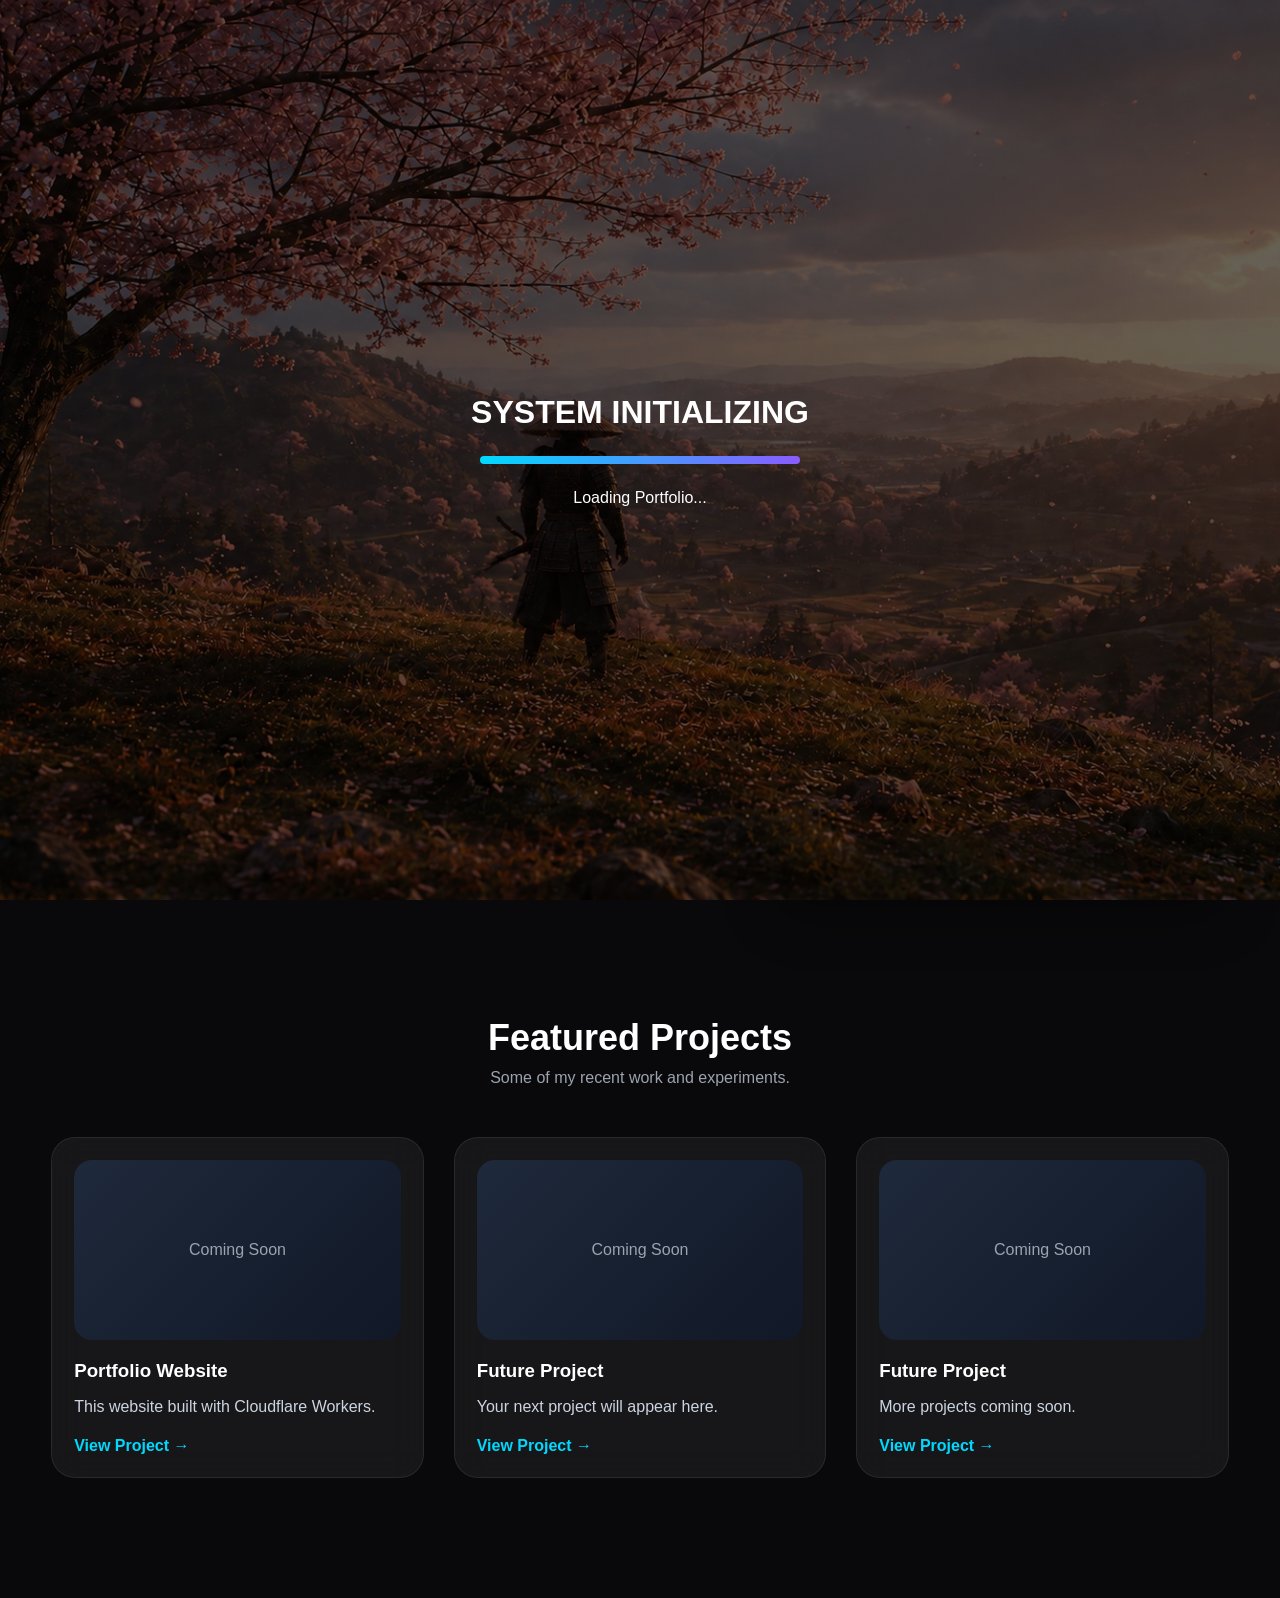
==== index.html @ 17fe0b68 "Clean up duplicate background divs in index.html" ====
<!DOCTYPE html>
<html lang="en">
<head>
    <meta charset="UTF-8">
    <meta name="viewport" content="width=device-width, initial-scale=1.0">
    <title>Sushil Nepali</title>

    <link rel="stylesheet" href="css/style.css">
</head>
<body>
    <!-- Animated Background -->
    <div class="background">
        <div class="blob blob1"></div>
        <div class="blob blob2"></div>
        <div class="blob blob3"></div>
        <div class="grid"></div>
    </div>

    <!-- Loading Screen -->
    <div id="loader">
        <h1>SYSTEM INITIALIZING</h1>
        <div class="loading-bar">
            <div class="loading-fill"></div>
        </div>
        <p>Loading Portfolio...</p>
    </div>

    <div id="welcome">
        <h2 id="welcome-text">WELCOME</h2>
    </div>

    <!-- Navigation -->
    <nav>
        <a href="index.html" class="logo">
            <span>SN</span>
        </a>

        <ul class="nav-links">
            <li><a href="index.html" class="active">Home</a></li>
            <li><a href="about.html">About</a></li>
            <li><a href="projects.html">Projects</a></li>
            <li><a href="blog.html">Blog</a></li>
            <li><a href="gallery.html">Gallery</a></li>
            <li><a href="contact.html">Contact</a></li>
        </ul>
    </nav>

    <!-- Hero Section -->
    <section class="hero">
        <div class="eyebrow">WEB DEVELOPER • NEPAL</div>

        <h1>Sushil Nepali</h1>

        <h2>Building modern websites and documenting my learning journey.</h2>

        <p>
            I'm a self-taught developer exploring HTML, CSS, JavaScript, Cloudflare, and modern web technologies. Every project is an opportunity to learn and improve.
        </p>

        <div class="hero-buttons">
            <a href="projects.html" class="btn primary">View Projects</a>
            <a href="contact.html" class="btn secondary">Contact Me</a>
        </div>

        <div class="right">
            <div class="profile-card">
                <div class="profile-photo">
                    <img src="images/profile.png" alt="Sushil Nepali">
                </div>

                <h3>Sushil Nepali</h3>
                <p class="role">Web Developer</p>
                <p class="location">📍 Nepal</p>

                <div class="skills">
                    <span>HTML</span>
                    <span>CSS</span>
                    <span>JavaScript</span>
                    <span>Cloudflare</span>
                </div>

                <div class="socials">
                    <a href="https://github.com/Npdevil007" target="_blank" rel="noopener noreferrer">GitHub</a>
                    <a href="https://x.com/SushilNpli" target="_blank" rel="noopener noreferrer">Twitter</a>
                    <a href="https://instagram.com/sushilnpli07" target="_blank" rel="noopener noreferrer">Instagram</a>
                    <a href="mailto:sushilnpli8@gmail.com">Email</a>
                </div>
            </div>
        </div>
    </section>

    <section class="projects">
        <div class="section-title">
            <h2>Featured Projects</h2>
            <p>Some of my recent work and experiments.</p>
        </div>

        <div class="project-grid">
            <div class="project-card">
                <div class="project-image">Coming Soon</div>
                <h3>Portfolio Website</h3>
                <p>This website built with Cloudflare Workers.</p>
                <a href="#">View Project →</a>
            </div>

            <div class="project-card">
                <div class="project-image">Coming Soon</div>
                <h3>Future Project</h3>
                <p>Your next project will appear here.</p>
                <a href="#">View Project →</a>
            </div>

            <div class="project-card">
                <div class="project-image">Coming Soon</div>
                <h3>Future Project</h3>
                <p>More projects coming soon.</p>
                <a href="#">View Project →</a>
            </div>
        </div>
    </section>

    <script src="js/script.js"></script>
</body>
</html>
---- css/style.css ----
*{
margin:0;
padding:0;
box-sizing:border-box;
font-family:Arial,Helvetica,sans-serif;
}

body{
background:#09090b;
color:white;
overflow-x:hidden;
min-height:100vh;
position:relative;
}

#background{
position:fixed;
width:100%;
height:100%;
top:0;
left:0;
overflow:hidden;
z-index:-2;
background:
radial-gradient(circle at top,#111933,#05070f);
}

.blob{
position:absolute;
width:420px;
height:420px;
border-radius:50%;
filter:blur(90px);
animation:float 18s ease-in-out infinite;
opacity:.55;
}

.blob1{
background:#00d9ff;
left:-120px;
top:-100px;
}

.blob2{
background:#8a5cff;
right:-120px;
top:150px;
animation-delay:4s;
}

.blob3{
background:#ff0066;
bottom:-140px;
left:35%;
animation-delay:8s;
}

@keyframes float{

0%{
transform:translate(0,0) scale(1);
}

50%{
transform:translate(120px,-80px) scale(1.25);
}

100%{
transform:translate(0,0) scale(1);
}

}

nav{

position:fixed;

top:24px;

left:50%;

transform:translateX(-50%);

width:min(1200px,92%);

padding:14px 28px;

display:flex;

justify-content:space-between;

align-items:center;

border-radius:999px;

background:rgba(20,24,38,.45);

backdrop-filter:blur(20px);

border:1px solid rgba(255,255,255,.08);

box-shadow:
0 8px 40px rgba(0,0,0,.25),
0 0 30px rgba(0,217,255,.08);

z-index:1000;

}

.logo{
    width:56px;
    height:56px;

    display:flex;
    align-items:center;
    justify-content:center;

    text-decoration:none;

    border-radius:50%;

    background:rgba(255,255,255,.06);

    backdrop-filter:blur(20px);

    border:1px solid rgba(255,255,255,.12);

    box-shadow:
        0 0 20px rgba(0,217,255,.12),
        inset 0 1px rgba(255,255,255,.08);

    transition:.35s ease;
}

.logo span{
    font-size:20px;
    font-weight:700;
    color:white;
    letter-spacing:2px;
}
.logo:hover{

    transform:translateY(-3px) scale(1.06);

    background:rgba(0,217,255,.15);

    box-shadow:
        0 0 35px rgba(0,217,255,.35),
        inset 0 1px rgba(255,255,255,.15);

}
.logo{
    width:56px;
    height:56px;

    display:flex;
    align-items:center;
    justify-content:center;

    position:relative;
    overflow:visible;

    text-decoration:none;

    border-radius:50%;

    background:rgba(255,255,255,.06);

    backdrop-filter:blur(20px);

    border:1px solid rgba(255,255,255,.12);

    box-shadow:
        0 0 20px rgba(0,217,255,.12),
        inset 0 1px rgba(255,255,255,.08);

    transition:.35s ease;
}

.logo:hover::before{

opacity:1;

}

nav ul{

display:flex;
gap:35px;

list-style:none;

}

nav a{

text-decoration:none;

color:white;

transition:.3s;

}

nav a:hover{

color:#00d9ff;

}

.hero{
width:min(1400px,92%);
margin:120px auto 80px;
display:grid;
grid-template-columns:1.5fr .8fr;
align-items:center;
gap:40px;
}

.hero h1{
    font-size:48px;
    font-weight:600;
    line-height:1.2;
    margin-bottom:12px;
    letter-spacing:-1px;
}

.hero h1 span{
white-space:nowrap;
}

.hero h2{
    font-size:22px;
    font-weight:400;
    color:#9ca3af;
    margin-bottom:20px;
}

.hero p{

margin-top:30px;

font-size:18px;

line-height:1.8;

color:#cfcfcf;

}

.hero-buttons{
    display:flex;
    gap:16px;
    margin-top:35px;
}

.btn{
    display:inline-flex;
    align-items:center;
    justify-content:center;

    padding:14px 28px;

    border-radius:999px;

    text-decoration:none;

    font-size:15px;
    font-weight:600;

    transition:all .3s ease;
}

.btn.primary{
    background:#00d9ff;
    color:#091018;
}

.btn.primary:hover{
    transform:translateY(-3px);
    box-shadow:0 12px 30px rgba(0,217,255,.35);
}

.btn.secondary{
    background:rgba(255,255,255,.05);
    border:1px solid rgba(255,255,255,.1);
    color:white;
}

.btn.secondary:hover{
    background:rgba(255,255,255,.1);
    transform:translateY(-3px);
}

.profile-card{

    background:rgba(255,255,255,.05);

    border:1px solid rgba(255,255,255,.08);

    backdrop-filter:blur(24px);

    border-radius:28px;

    padding:40px 30px;

    text-align:center;

    box-shadow:
        0 20px 50px rgba(0,0,0,.35);

    transition:all .35s ease;

}
.profile-card:hover{

    transform:translateY(-8px);

    box-shadow:
        0 25px 60px rgba(0,0,0,.45),
        0 0 35px rgba(0,217,255,.15);

}
.profile-photo{

width:170px;
height:170px;

margin:0 auto 20px;

padding:4px;

border-radius:50%;

background:linear-gradient(
135deg,
#00d9ff,
#4f46e5,
#00d9ff
);

box-shadow:
0 0 30px rgba(0,217,255,.25);

}

.profile-photo img{

width:100%;
height:100%;

object-fit:cover;

border-radius:50%;

display:block;

}

#loader{

position:fixed;

inset:0;

background-image: linear-gradient(rgba(0, 0, 0, 0.6), rgba(0, 0, 0, 0.6)), url('../images/samurai-bg.jpg');
background-size: cover;
background-position: center;
background-repeat: no-repeat;

display:flex;

flex-direction:column;

justify-content:center;

align-items:center;

gap:25px;

z-index:9999;

}

.loading-bar{

width:320px;

height:8px;

background:#222;

border-radius:20px;

overflow:hidden;

}

.loading-fill{

height:100%;

width:0;

background:linear-gradient(90deg,#00d9ff,#8a5cff);

animation:loading 3s forwards;

}

@keyframes loading{

100%{

width:100%;

}

}
#loader{
transition:opacity .8s ease;
}
#welcome{
position:fixed;
inset:0;
display:flex;
justify-content:center;
align-items:center;
background:rgba(0,0,0,.75);
backdrop-filter:blur(10px);
opacity:0;
pointer-events:none;
z-index:5000;
transition:opacity .6s ease;
}

#welcome.show{
opacity:1;
}

#welcome-text{
font-size:56px;
font-weight:700;
letter-spacing:2px;
color:white;
opacity:0;
transform:scale(0.85);
transition:opacity .8s ease, transform .8s ease;
}

#welcome.show #welcome-text{
opacity:1;
transform:scale(1);
}
.tag{
    display:inline-block;
    padding:8px 16px;
    margin-bottom:20px;

    background:rgba(255,255,255,.05);

    border:1px solid rgba(255,255,255,.08);

    border-radius:999px;

    color:#cbd5e1;

    font-size:13px;

    letter-spacing:.5px;
}

.socials{

display:flex;

gap:14px;

margin-top:25px;

}

.socials a{

text-decoration:none;

color:white;

padding:10px 18px;

border-radius:25px;

background:rgba(255,255,255,.08);

transition:.3s;

}

.socials a:hover{

background:#00d9ff;

color:black;

}
.background{
position:fixed;
inset:0;
overflow:hidden;
z-index:-5;
}

.grid{
position:absolute;
inset:0;

background-image:
linear-gradient(rgba(255,255,255,.04) 1px,transparent 1px),
linear-gradient(90deg,rgba(255,255,255,.04) 1px,transparent 1px);

background-size:60px 60px;

mask-image:radial-gradient(circle,black 40%,transparent 100%);
}

.blob{

position:absolute;

width:500px;
height:500px;

border-radius:50%;

filter:blur(120px);

opacity:.45;

animation:float 16s ease-in-out infinite;

}

.blob1{

background:#00d9ff;

top:-150px;

left:-120px;

}

.blob2{

background:#ff0077;

bottom:-180px;

left:35%;

animation-delay:4s;

}

.blob3{

background:#7b61ff;

right:-150px;

top:100px;

animation-delay:8s;

}

@keyframes float{

0%{

transform:translate(0,0) scale(1);

}

50%{

transform:translate(60px,-70px) scale(1.2);

}

100%{

transform:translate(0,0) scale(1);

}

}
@media (max-width: 900px){

.hero{
grid-template-columns:1fr;
text-align:center;
}

.hero h1{
    font-size:48px;
    font-weight:600;
    line-height:1.2;
    margin-bottom:12px;
    letter-spacing:-1px;
}

.hero h1 span{
    white-space:nowrap;
}
}
.cursor{
    color:#00d9ff;
    animation:blink 1s infinite;
}

@keyframes blink{
    0%,50%{
        opacity:1;
    }

    51%,100%{
        opacity:0;
    }
}
.projects{
    width:min(1200px,92%);
    margin:120px auto;
}

.section-title{
    text-align:center;
    margin-bottom:50px;
}

.section-title h2{
    font-size:36px;
    margin-bottom:10px;
}

.section-title p{
    color:#9ca3af;
}

.project-grid{
    display:grid;
    grid-template-columns:repeat(auto-fit,minmax(280px,1fr));
    gap:30px;
}

.project-card{
    background:rgba(255,255,255,.06);
    border:1px solid rgba(255,255,255,.08);
    backdrop-filter:blur(18px);
    border-radius:24px;
    padding:22px;
    transition:.3s;
}

.project-card:hover{
    transform:translateY(-8px);
    box-shadow:0 15px 40px rgba(0,217,255,.18);
}

.project-image{
    height:180px;
    border-radius:18px;
    display:flex;
    align-items:center;
    justify-content:center;
    background:linear-gradient(135deg,#1e293b,#111827);
    color:#9ca3af;
    margin-bottom:20px;
}

.project-card h3{
    margin-bottom:12px;
}

.project-card p{
    color:#cbd5e1;
    margin-bottom:18px;
    line-height:1.6;
}

.project-card a{
    color:#00d9ff;
    text-decoration:none;
    font-weight:600;
}

.project-card a:hover{
    text-decoration:underline;
}
.nav-links{

display:flex;

gap:18px;

list-style:none;

margin:0;

padding:0;

}

.nav-links a{

text-decoration:none;

color:#cbd5e1;

padding:10px 18px;

border-radius:999px;

transition:.3s;

font-size:15px;

}

.nav-links a:hover{

background:rgba(255,255,255,.08);

color:white;

}

.nav-links a.active{

background:#00d9ff;

color:#091018;

font-weight:600;

}
.eyebrow{
    display:inline-block;
    margin-bottom:18px;
    font-size:13px;
    font-weight:600;
    letter-spacing:2px;
    text-transform:uppercase;
    color:#00d9ff;
}
.background{

    position:fixed;

    inset:0;

    overflow:hidden;

    z-index:-2;

}

.blob{

    position:absolute;

    border-radius:50%;

    filter:blur(120px);

    opacity:.35;

    animation:float 18s ease-in-out infinite;

}

.blob1{

    width:420px;
    height:420px;

    background:#00d9ff;

    top:-120px;
    left:-100px;

}

.blob2{

    width:380px;
    height:380px;

    background:#4f46e5;

    bottom:-100px;
    right:-80px;

    animation-delay:4s;

}

.blob3{

    width:320px;
    height:320px;

    background:#2563eb;

    top:45%;
    left:50%;

    transform:translate(-50%,-50%);

    animation-delay:8s;

}

@keyframes float{

    0%{

        transform:translate(0,0) scale(1);

    }

    50%{

        transform:translate(60px,-40px) scale(1.15);

    }

    100%{

        transform:translate(0,0) scale(1);

    }

}
    
/* Social links - shared base */
.social-links {
  display: flex;
  justify-content: center;
  gap: 1.5rem;
  flex-wrap: wrap;
}

.social-link {
  display: flex;
  align-items: center;
  gap: 0.75rem;
  color: #fff;
  text-decoration: none;
  font-size: 1rem;
  transition: all 0.2s ease;
}

.social-link svg {
  width: 22px;
  height: 22px;
  flex-shrink: 0;
  padding: 8px;
  background: rgba(255, 255, 255, 0.1);
  border-radius: 50%;
  box-sizing: content-box;
  transition: all 0.2s ease;
}

.social-link:hover svg {
  background: rgba(255, 255, 255, 0.25);
  transform: translateY(-2px);
}

/* Column layout (used on contact page) */
.social-links-column {
  display: flex;
  flex-direction: column;
  align-items: flex-start;
  gap: 0.9rem;
  margin-top: 1.5rem;
}

/* Contact page background */
.contact-bg {
  background-image: linear-gradient(rgba(0, 0, 0, 0.55), rgba(0, 0, 0, 0.55)), url('../images/samurai-bg.jpg');
  background-size: cover;
  background-position: center;
  background-repeat: no-repeat;
  background-attachment: fixed;
  min-height: 100vh;
}

.contact-hero {
  color: #fff;
  grid-template-columns: 1fr;
}
.post-content {
  max-width: 800px;
}

.post-image {
  width: 100%;
  border-radius: 20px;
  margin-bottom: 20px;
}
.welcome-box {
  transition: transform 0.5s ease, opacity 0.5s ease;
}

#welcome:not(.show) .welcome-box {
  transform: scale(0.95);
}
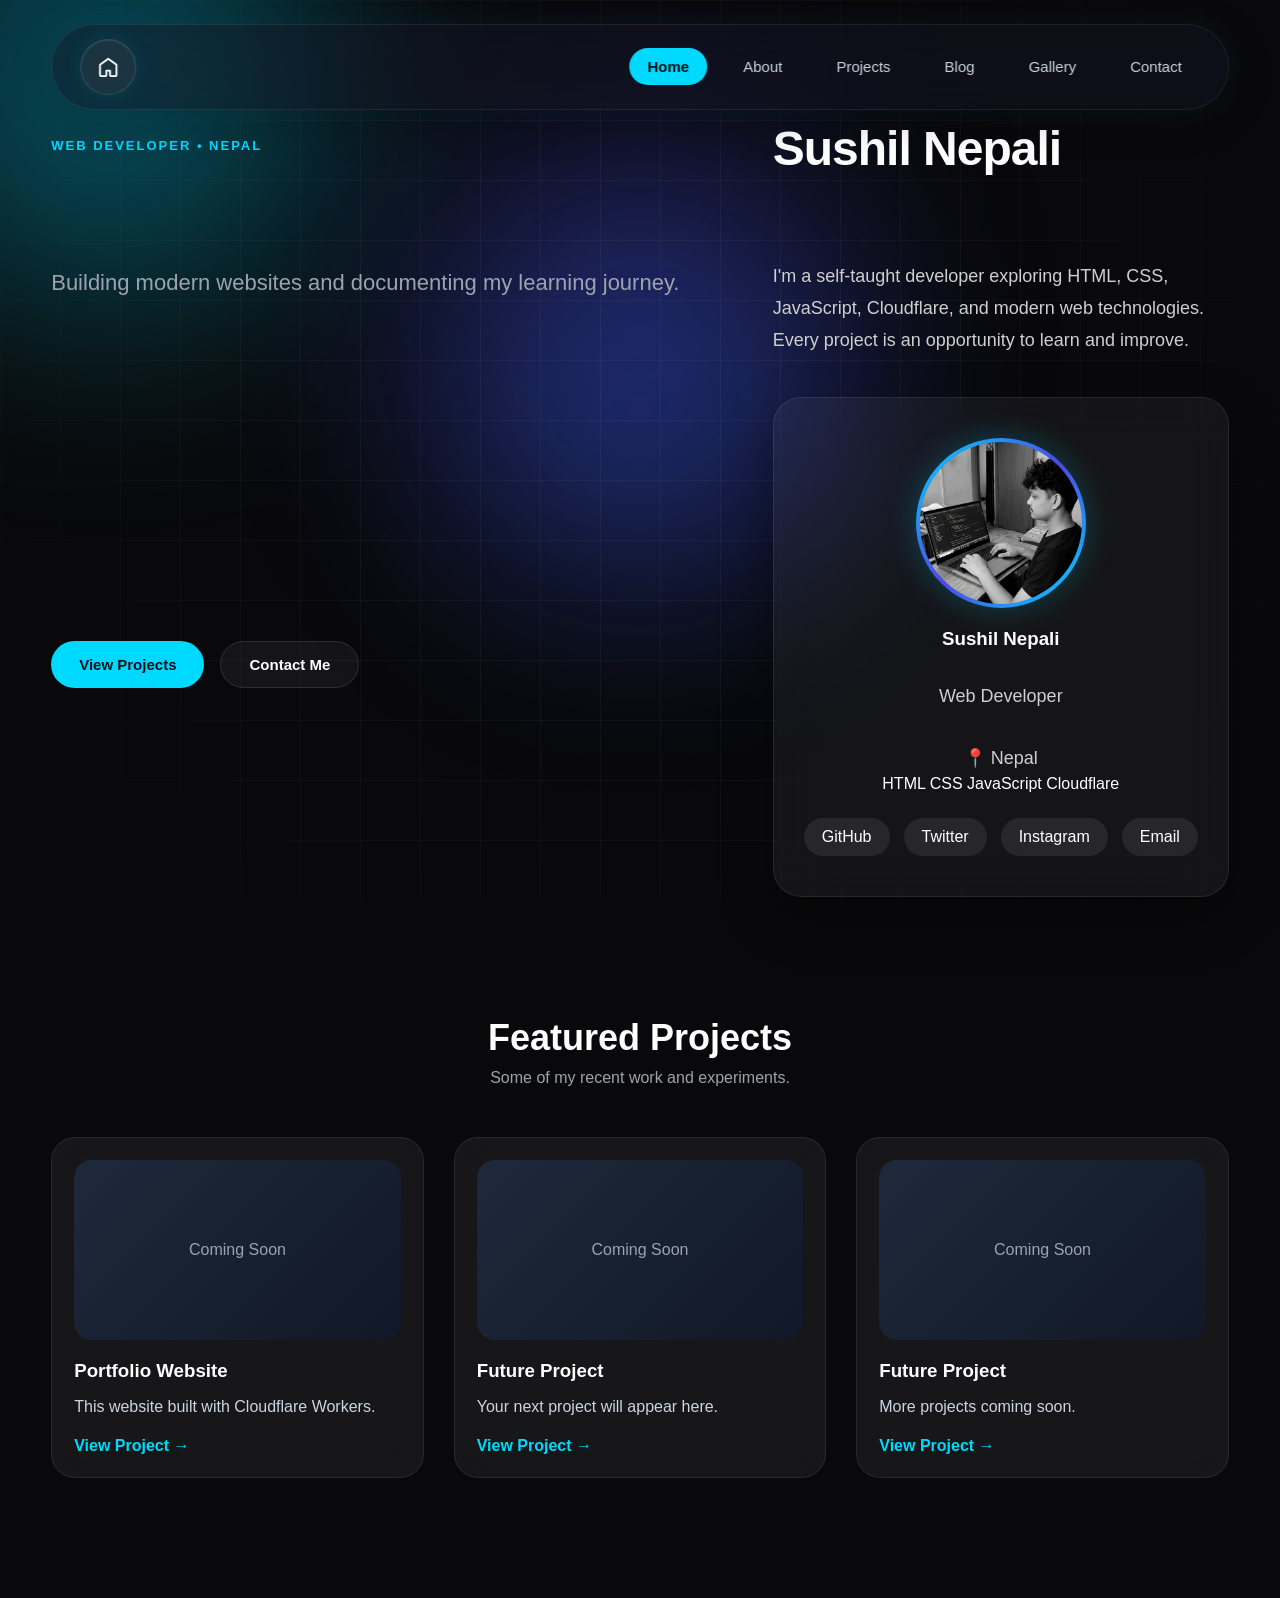
==== commit 0bf8b680: "Fix HTML formatting and structure" ====
--- a/index.html
+++ b/index.html
@@ -31,9 +31,11 @@
 
     <!-- Navigation -->
     <nav>
-        <a href="index.html" class="logo">
-            <span>SN</span>
-        </a>
+       <a href="index.html" class="logo" aria-label="Home">
+    <svg xmlns="http://www.w3.org/2000/svg" viewBox="0 0 24 24" width="22" height="22" fill="none" stroke="currentColor" stroke-width="2" stroke-linecap="round" stroke-linejoin="round">
+        <path d="M3 9.5L12 3l9 6.5V21a1 1 0 0 1-1 1h-5a1 1 0 0 1-1-1v-5H10v5a1 1 0 0 1-1 1H4a1 1 0 0 1-1-1z"/>
+    </svg>
+</a>
 
         <ul class="nav-links">
             <li><a href="index.html" class="active">Home</a></li>
@@ -88,7 +90,17 @@
             </div>
         </div>
     </section>
-
+<!-- Latest Posts (auto-scrolling) -->
+<section class="latest" id="latest" hidden>
+    <div class="section-title">
+        <h2>Latest Posts</h2>
+        <p>Fresh from the blog and gallery.</p>
+        <a href="blog.html" class="latest-all">View all posts →</a>
+    </div>
+    <div class="latest-viewport">
+        <div class="latest-track" id="latest-track"></div>
+    </div>
+</section>
     <section class="projects">
         <div class="section-title">
             <h2>Featured Projects</h2>
@@ -118,7 +130,8 @@
             </div>
         </div>
     </section>
-
-    <script src="js/script.js"></script>
+<script src="js/posts.js"></script>
+<script src="js/latest.js"></script>
+<script src="js/script.js"></script>
 </body>
-</html>+</html>
--- a/css/style.css
+++ b/css/style.css
@@ -915,4 +915,139 @@
 
 #welcome:not(.show) .welcome-box {
   transform: scale(0.95);
-}+}
+.project-image{
+    overflow:hidden;
+}
+
+.project-image img{
+    width:100%;
+    height:100%;
+    object-fit:cover;
+    border-radius:18px;
+    display:block;
+}
+/* ---------- Homepage: Latest Posts strip ---------- */
+.latest{
+    width:min(1200px,92%);
+    margin:0 auto 80px;
+}
+
+.latest .section-title{
+    margin-bottom:30px;
+}
+
+.latest-all{
+    display:inline-block;
+    margin-top:10px;
+    color:#00d9ff;
+    text-decoration:none;
+    font-weight:600;
+}
+
+.latest-all:hover{
+    text-decoration:underline;
+}
+
+.latest-viewport{
+    overflow:hidden;
+    padding:10px 0;
+    -webkit-mask-image:linear-gradient(90deg,transparent,#000 6%,#000 94%,transparent);
+    mask-image:linear-gradient(90deg,transparent,#000 6%,#000 94%,transparent);
+}
+
+.latest-track{
+    display:flex;
+    width:max-content;
+    animation:latest-scroll var(--dur,30s) linear infinite;
+}
+
+.latest-track.static{
+    animation:none;
+    width:auto;
+    justify-content:center;
+    flex-wrap:wrap;
+}
+
+.latest-viewport:hover .latest-track,
+.latest-viewport:focus-within .latest-track{
+    animation-play-state:paused;
+}
+
+@keyframes latest-scroll{
+    to{ transform:translateX(-50%); }
+}
+
+.latest-card{
+    position:relative;
+    flex:0 0 260px;
+    height:200px;
+    margin-right:18px;
+    border-radius:20px;
+    overflow:hidden;
+    display:flex;
+    flex-direction:column;
+    justify-content:flex-end;
+    text-decoration:none;
+    color:#fff;
+    background:linear-gradient(135deg,#1e293b,#111827);
+    border:1px solid rgba(255,255,255,.08);
+    transition:transform .3s, box-shadow .3s;
+}
+
+.latest-card:hover{
+    transform:translateY(-6px);
+    box-shadow:0 15px 40px rgba(0,217,255,.18);
+}
+
+.latest-card img{
+    position:absolute;
+    inset:0;
+    width:100%;
+    height:100%;
+    object-fit:cover;
+}
+
+.latest-meta{
+    position:relative;
+    padding:16px;
+}
+
+.latest-card.has-img .latest-meta{
+    padding-top:44px;
+    background:linear-gradient(transparent,rgba(0,0,0,.82));
+}
+
+.latest-card.has-img .latest-meta:empty{
+    display:none;
+}
+
+.latest-card.text-only{
+    justify-content:center;
+}
+
+.latest-meta h3{
+    font-size:16px;
+    margin-bottom:6px;
+}
+
+.latest-meta p{
+    font-size:14px;
+    line-height:1.5;
+    color:#cbd5e1;
+    margin-bottom:6px;
+    display:-webkit-box;
+    -webkit-line-clamp:3;
+    -webkit-box-orient:vertical;
+    overflow:hidden;
+}
+
+.latest-meta span{
+    font-size:12px;
+    color:#9ca3af;
+}
+
+@media (prefers-reduced-motion:reduce){
+    .latest-track{ animation:none; }
+    .latest-viewport{ overflow-x:auto; }
+}
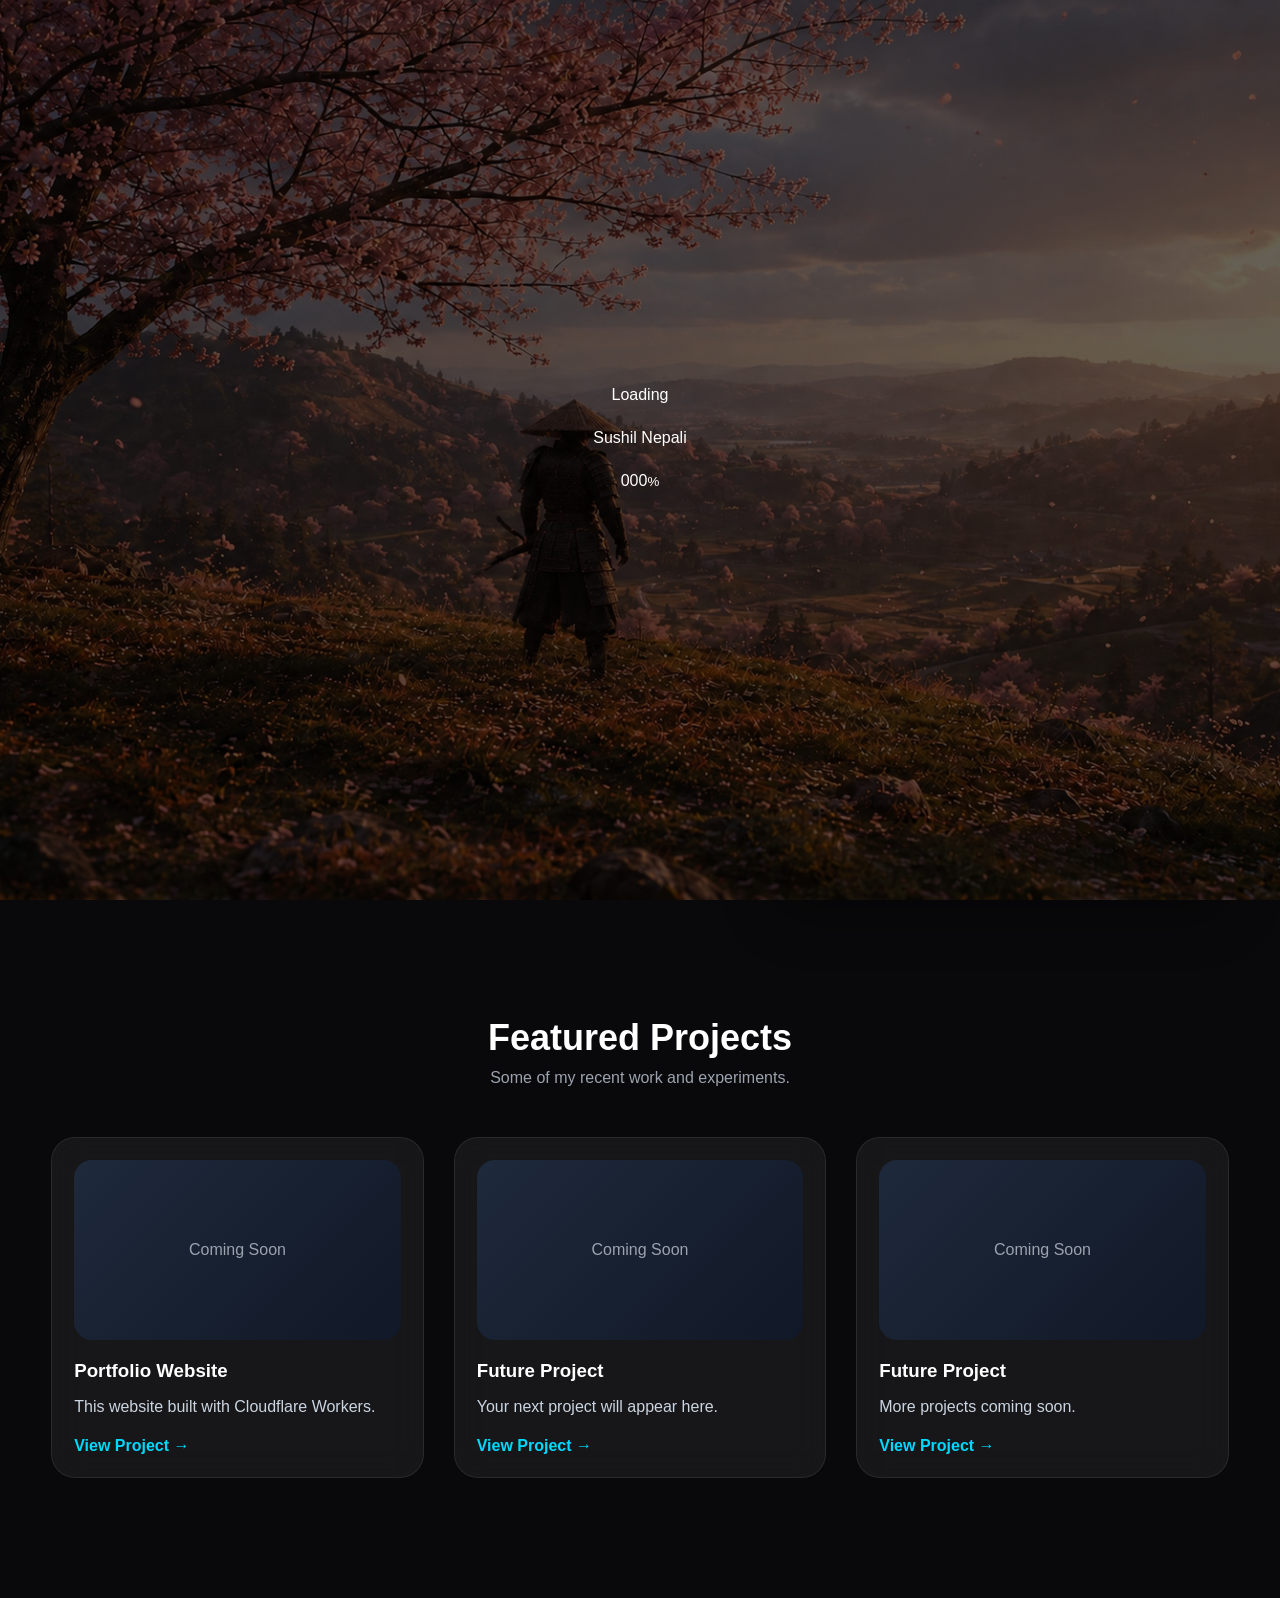
==== commit caa1ccff: "Enhance index.html with loader and updated sections Updated the HTML structure and added a loader wi" ====
--- a/index.html
+++ b/index.html
@@ -17,13 +17,12 @@
     </div>
 
     <!-- Loading Screen -->
-    <div id="loader">
-        <h1>SYSTEM INITIALIZING</h1>
-        <div class="loading-bar">
-            <div class="loading-fill"></div>
-        </div>
-        <p>Loading Portfolio...</p>
-    </div>
+   <div id="loader">
+    <span class="loader-status" id="loader-status">Loading</span>
+    <span class="loader-name">Sushil Nepali</span>
+    <div class="loader-count"><span id="loader-count">000</span><small>%</small></div>
+    <div class="loader-line"><div id="loader-fill"></div></div>
+</div>
 
     <div id="welcome">
         <h2 id="welcome-text">WELCOME</h2>
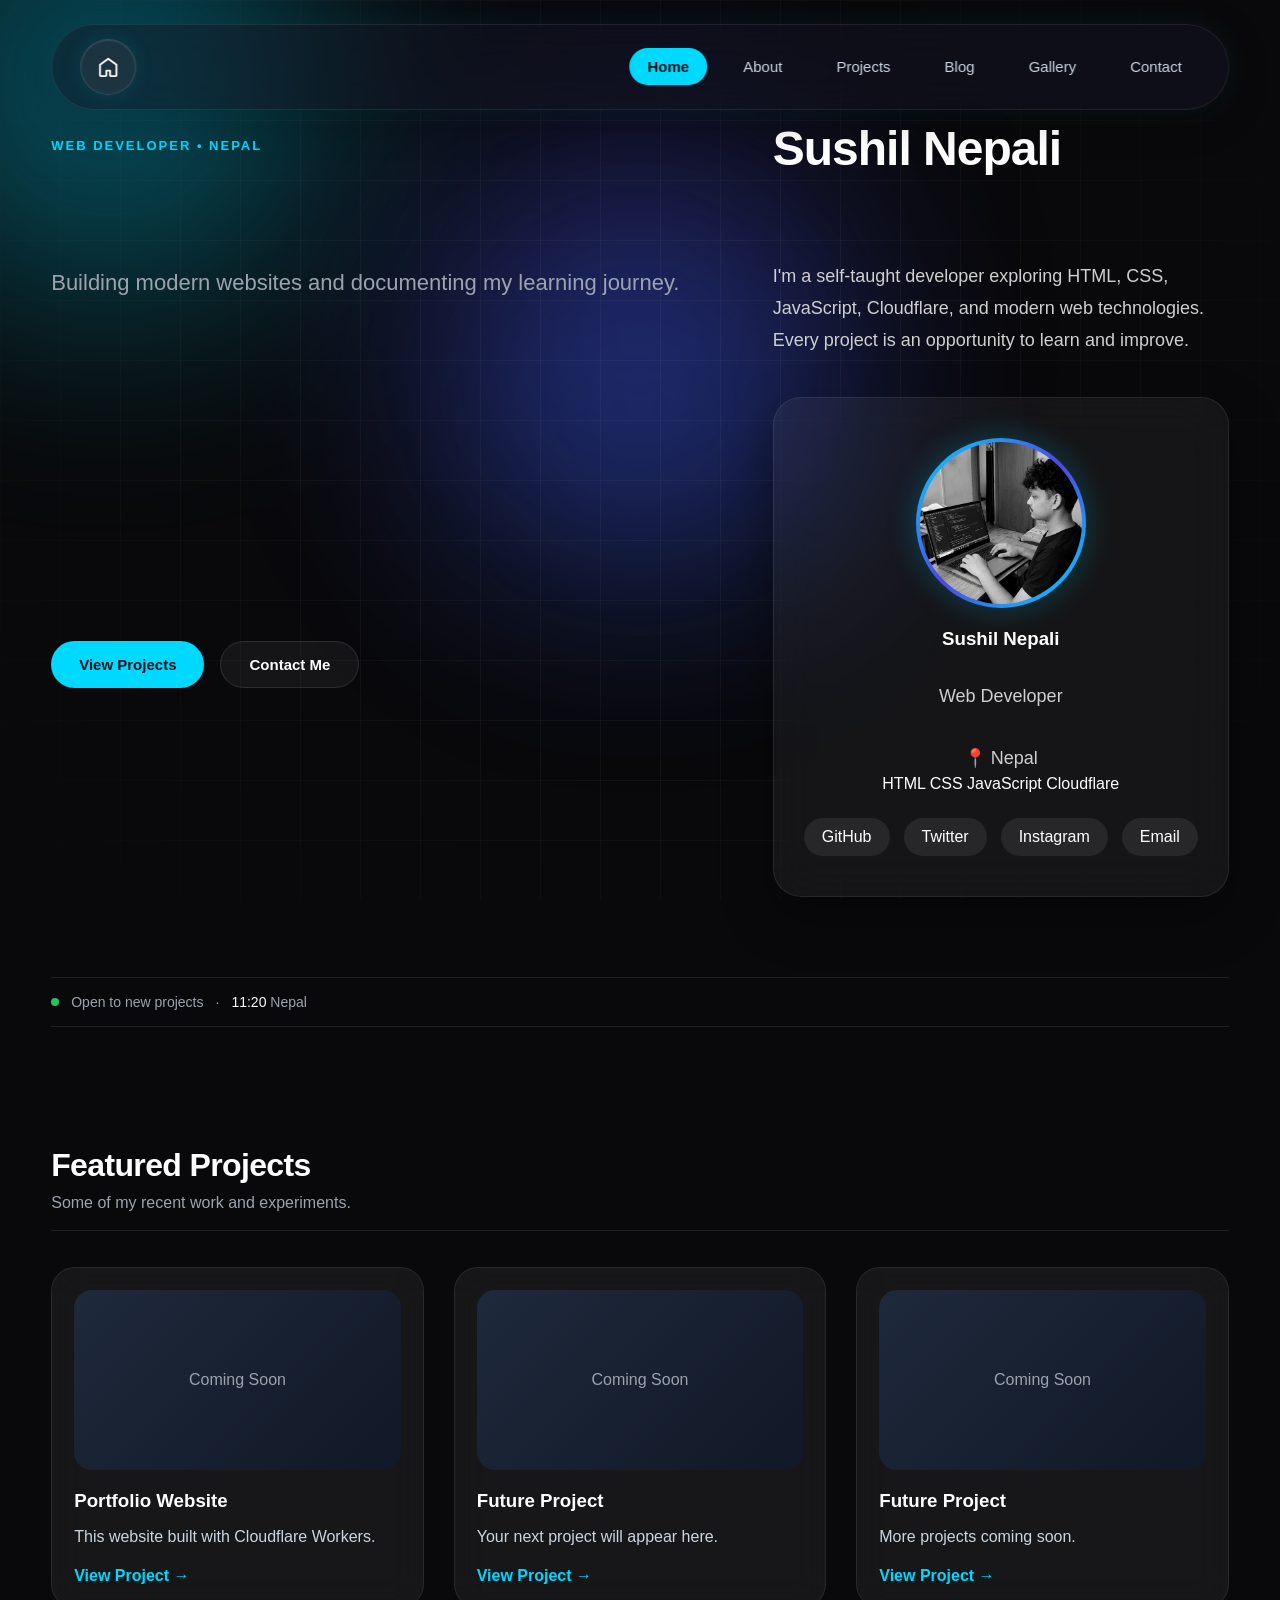
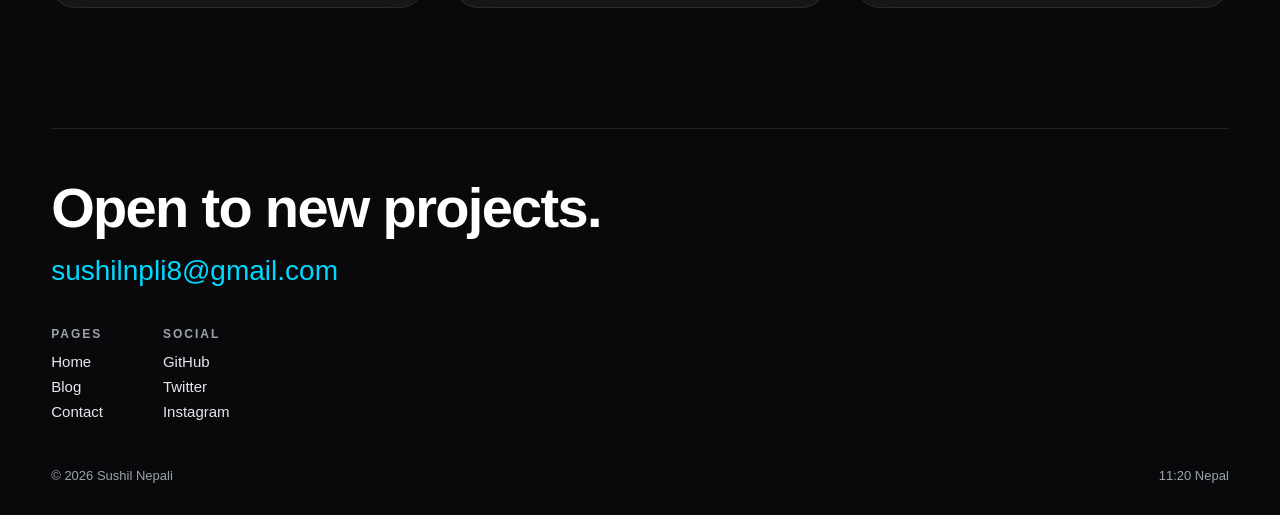
==== commit b0c4b1b4: "Refactor index.html with new sections and scripts Updated the HTML structure and added a status bar." ====
--- a/index.html
+++ b/index.html
@@ -17,15 +17,11 @@
     </div>
 
     <!-- Loading Screen -->
-   <div id="loader">
-    <span class="loader-status" id="loader-status">Loading</span>
-    <span class="loader-name">Sushil Nepali</span>
-    <div class="loader-count"><span id="loader-count">000</span><small>%</small></div>
-    <div class="loader-line"><div id="loader-fill"></div></div>
-</div>
-
-    <div id="welcome">
-        <h2 id="welcome-text">WELCOME</h2>
+    <div id="loader">
+        <span class="loader-status" id="loader-status">Loading</span>
+        <span class="loader-name">Sushil Nepali</span>
+        <div class="loader-count"><span id="loader-count">000</span><small>%</small></div>
+        <div class="loader-line"><div id="loader-fill"></div></div>
     </div>
 
     <!-- Navigation -->
@@ -89,17 +85,27 @@
             </div>
         </div>
     </section>
-<!-- Latest Posts (auto-scrolling) -->
-<section class="latest" id="latest" hidden>
-    <div class="section-title">
-        <h2>Latest Posts</h2>
-        <p>Fresh from the blog and gallery.</p>
-        <a href="blog.html" class="latest-all">View all posts →</a>
+
+    <!-- Status bar -->
+    <div class="hero-meta-bar">
+        <span class="status-dot"></span>
+        <span>Open to new projects</span>
+        <span>·</span>
+        <span><span data-clock>--:--</span> Nepal</span>
     </div>
-    <div class="latest-viewport">
-        <div class="latest-track" id="latest-track"></div>
-    </div>
-</section>
+
+    <!-- Latest Posts (auto-scrolling) -->
+    <section class="latest" id="latest" hidden>
+        <div class="section-title">
+            <h2>Latest Posts</h2>
+            <p>Fresh from the blog and gallery.</p>
+            <a href="blog.html" class="latest-all">View all posts →</a>
+        </div>
+        <div class="latest-viewport">
+            <div class="latest-track" id="latest-track"></div>
+        </div>
+    </section>
+
     <section class="projects">
         <div class="section-title">
             <h2>Featured Projects</h2>
@@ -129,8 +135,10 @@
             </div>
         </div>
     </section>
-<script src="js/posts.js"></script>
-<script src="js/latest.js"></script>
-<script src="js/script.js"></script>
+
+    <script src="js/posts.js"></script>
+    <script src="js/latest.js"></script>
+    <script src="js/ui.js"></script>
+    <script src="js/script.js"></script>
 </body>
 </html>
--- a/css/style.css
+++ b/css/style.css
@@ -1051,3 +1051,195 @@
     .latest-track{ animation:none; }
     .latest-viewport{ overflow-x:auto; }
 }
+/* ---------- Counter loader ---------- */
+#loader{
+    background:#09090b;
+    display:block;
+    transition:transform .9s cubic-bezier(.76,0,.24,1);
+}
+
+#loader.done{
+    transform:translateY(-100%);
+}
+
+.loader-status,
+.loader-name{
+    position:absolute;
+    top:32px;
+    font-size:13px;
+    letter-spacing:2px;
+    text-transform:uppercase;
+}
+
+.loader-status{
+    left:5vw;
+    color:#00d9ff;
+}
+
+.loader-name{
+    right:5vw;
+    color:#9ca3af;
+}
+
+.loader-count{
+    position:absolute;
+    left:5vw;
+    bottom:48px;
+    font-size:clamp(80px,18vw,240px);
+    font-weight:600;
+    line-height:.9;
+    letter-spacing:-.04em;
+    font-variant-numeric:tabular-nums;
+}
+
+.loader-count small{
+    font-size:.25em;
+    margin-left:.1em;
+    color:#00d9ff;
+    letter-spacing:0;
+}
+
+.loader-line{
+    position:absolute;
+    left:0;
+    right:0;
+    bottom:0;
+    height:3px;
+    background:rgba(255,255,255,.08);
+}
+
+#loader-fill{
+    height:100%;
+    background:#00d9ff;
+    transform:scaleX(0);
+    transform-origin:left;
+}
+/* ---------- UI refresh ---------- */
+
+/* Section headings: left-aligned with a divider */
+.section-title{
+    text-align:left;
+    padding-bottom:18px;
+    margin-bottom:36px;
+    border-bottom:1px solid rgba(255,255,255,.1);
+}
+
+.section-title h2{
+    font-size:32px;
+    letter-spacing:-.02em;
+}
+
+/* Status bar under the hero */
+.hero-meta-bar{
+    width:min(1200px,92%);
+    margin:0 auto 60px;
+    padding:16px 0;
+    border-top:1px solid rgba(255,255,255,.1);
+    border-bottom:1px solid rgba(255,255,255,.1);
+    display:flex;
+    align-items:center;
+    flex-wrap:wrap;
+    gap:12px;
+    font-size:14px;
+    color:#9ca3af;
+}
+
+.hero-meta-bar [data-clock]{
+    color:#fff;
+    font-variant-numeric:tabular-nums;
+}
+
+.status-dot{
+    width:8px;
+    height:8px;
+    border-radius:50%;
+    background:#22c55e;
+    animation:status-pulse 2s infinite;
+}
+
+@keyframes status-pulse{
+    0%{ box-shadow:0 0 0 0 rgba(34,197,94,.6); }
+    70%{ box-shadow:0 0 0 8px rgba(34,197,94,0); }
+    100%{ box-shadow:0 0 0 0 rgba(34,197,94,0); }
+}
+
+/* Footer */
+.site-footer{
+    width:min(1200px,92%);
+    margin:60px auto 0;
+    padding:48px 0 32px;
+    border-top:1px solid rgba(255,255,255,.1);
+}
+
+.footer-cta{
+    font-size:clamp(28px,5vw,56px);
+    font-weight:600;
+    letter-spacing:-.03em;
+    line-height:1.1;
+}
+
+.footer-mail{
+    display:inline-block;
+    margin-top:16px;
+    color:#00d9ff;
+    text-decoration:none;
+    font-size:clamp(18px,2.4vw,28px);
+}
+
+.footer-mail:hover{
+    text-decoration:underline;
+}
+
+.footer-cols{
+    display:flex;
+    flex-wrap:wrap;
+    gap:60px;
+    margin-top:40px;
+}
+
+.footer-cols h4{
+    font-size:12px;
+    font-weight:600;
+    letter-spacing:2px;
+    text-transform:uppercase;
+    color:#9ca3af;
+    margin-bottom:12px;
+}
+
+.footer-cols a{
+    display:block;
+    margin-bottom:8px;
+    font-size:15px;
+    color:#e5e7eb;
+    text-decoration:none;
+}
+
+.footer-cols a:hover{
+    color:#00d9ff;
+}
+
+.footer-bottom{
+    display:flex;
+    justify-content:space-between;
+    flex-wrap:wrap;
+    gap:12px;
+    margin-top:40px;
+    font-size:13px;
+    color:#9ca3af;
+}
+
+/* Scroll reveal */
+.reveal{
+    opacity:0;
+    transform:translateY(24px);
+    transition:opacity .7s ease, transform .7s ease;
+}
+
+.reveal.in{
+    opacity:1;
+    transform:none;
+}
+
+@media (prefers-reduced-motion:reduce){
+    .reveal{ opacity:1; transform:none; transition:none; }
+}
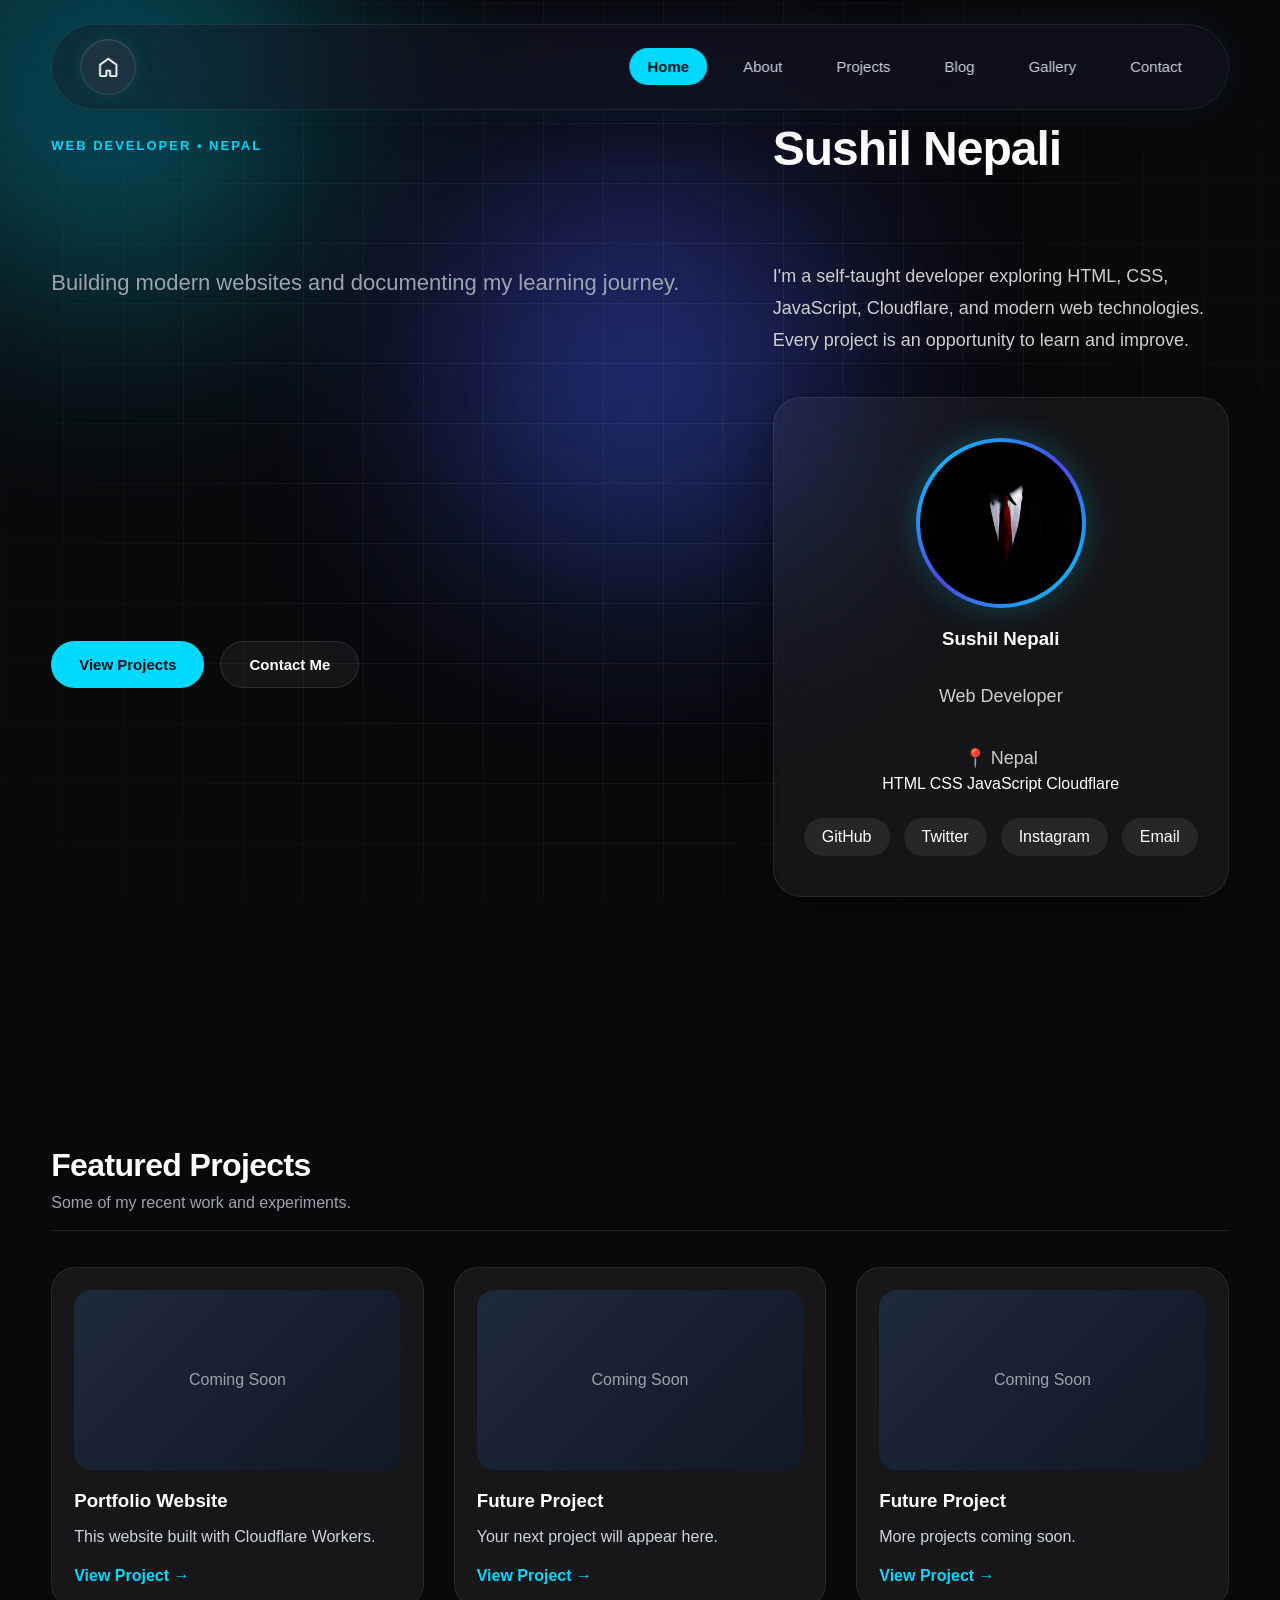
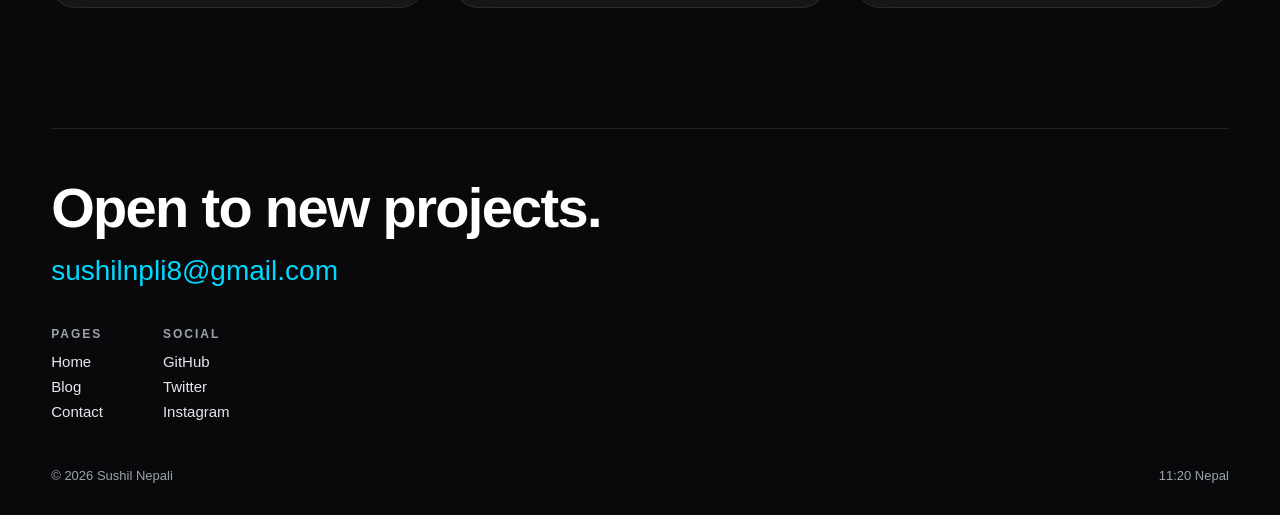
==== commit 50c3ef48: "Add background animation script Added a new script for background animations." ====
--- a/index.html
+++ b/index.html
@@ -140,5 +140,6 @@
     <script src="js/latest.js"></script>
     <script src="js/ui.js"></script>
     <script src="js/script.js"></script>
+    <script src="js/bg.js"></script>
 </body>
 </html>
--- a/css/style.css
+++ b/css/style.css
@@ -1053,7 +1053,11 @@
 }
 /* ---------- Counter loader ---------- */
 #loader{
-    background:#09090b;
+    background-image:linear-gradient(rgba(0,0,0,.55),rgba(0,0,0,.55)), url('../images/samurai-bg.jpg');
+    background-color:#09090b;
+    background-size:cover;
+    background-position:center;
+    background-repeat:no-repeat;
     display:block;
     transition:transform .9s cubic-bezier(.76,0,.24,1);
 }
@@ -1243,3 +1247,30 @@
 @media (prefers-reduced-motion:reduce){
     .reveal{ opacity:1; transform:none; transition:none; }
 }
+/* ---------- Animated grid ---------- */
+.grid{
+    background-image:
+        linear-gradient(rgba(255,255,255,.05) 1px,transparent 1px),
+        linear-gradient(90deg,rgba(255,255,255,.05) 1px,transparent 1px);
+    background-size:60px 60px;
+    background-position:var(--off,0px) var(--off,0px);
+}
+
+.grid-glow{
+    position:absolute;
+    inset:0;
+    pointer-events:none;
+    opacity:0;
+    transition:opacity .4s ease;
+    background-image:
+        linear-gradient(rgba(0,217,255,.55) 1px,transparent 1px),
+        linear-gradient(90deg,rgba(0,217,255,.55) 1px,transparent 1px);
+    background-size:60px 60px;
+    background-position:var(--off,0px) var(--off,0px);
+    -webkit-mask-image:radial-gradient(260px circle at var(--mx,50%) var(--my,50%),#000,transparent 70%);
+    mask-image:radial-gradient(260px circle at var(--mx,50%) var(--my,50%),#000,transparent 70%);
+}
+
+.grid-glow.on{
+    opacity:1;
+}
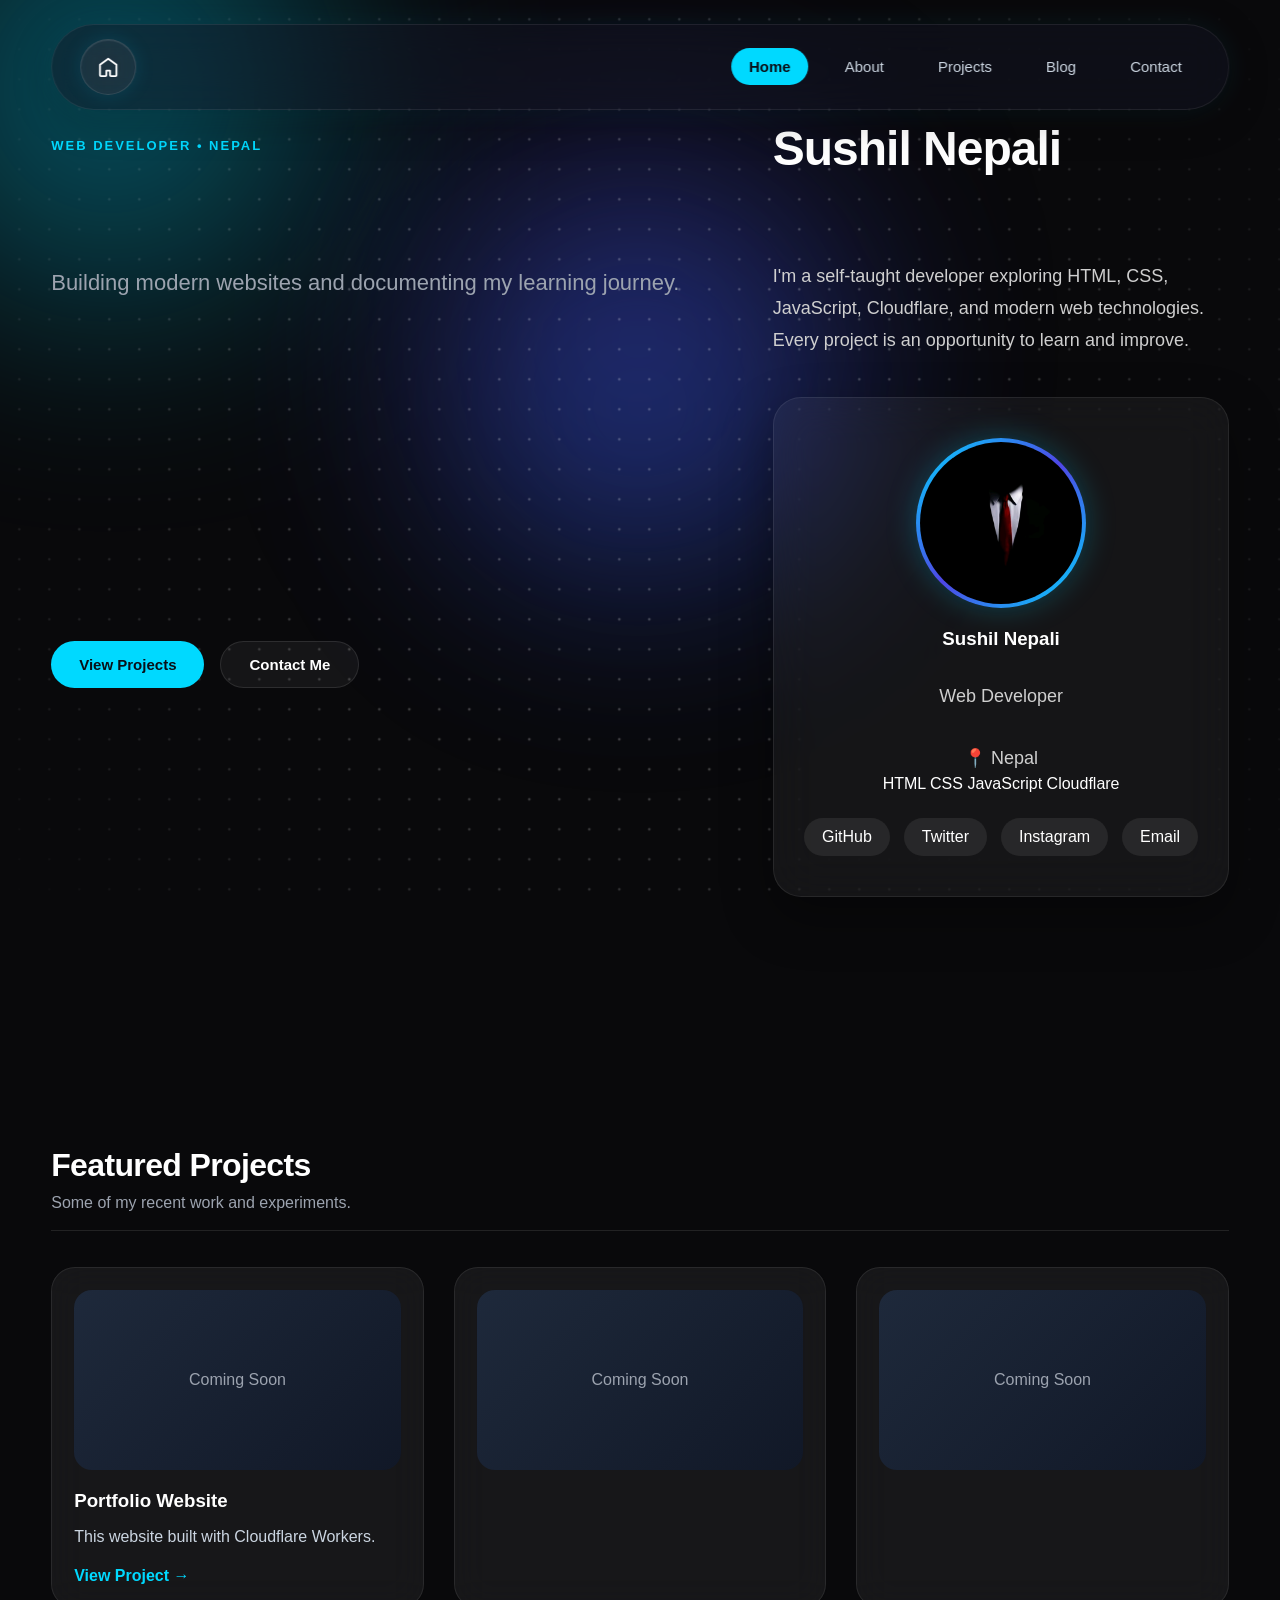
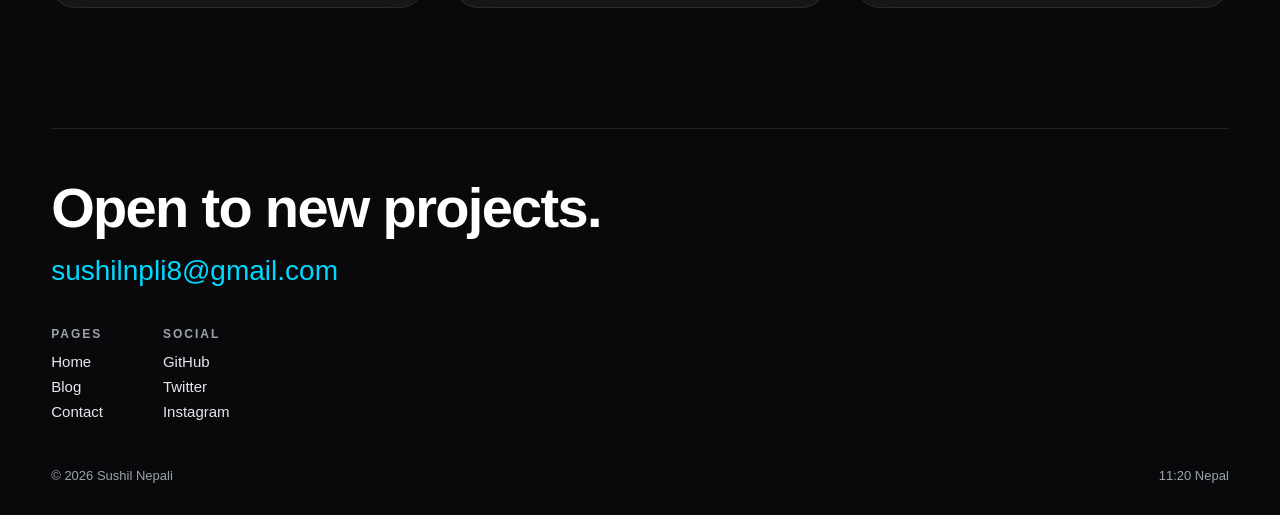
==== commit 8431b97d: "Restore index.html content" ====
--- a/index.html
+++ b/index.html
@@ -37,7 +37,7 @@
             <li><a href="about.html">About</a></li>
             <li><a href="projects.html">Projects</a></li>
             <li><a href="blog.html">Blog</a></li>
-            <li><a href="gallery.html">Gallery</a></li>
+          
             <li><a href="contact.html">Contact</a></li>
         </ul>
     </nav>
--- a/css/style.css
+++ b/css/style.css
@@ -1274,3 +1274,73 @@
 .grid-glow.on{
     opacity:1;
 }
+/* ---------- Animated grid (dots) ---------- */
+.grid{
+    background-image:radial-gradient(rgba(255,255,255,.22) 1.2px, transparent 1.7px);
+    background-size:30px 30px;
+    background-position:var(--off,0px) var(--off,0px);
+}
+
+.grid-glow{
+    position:absolute;
+    inset:0;
+    pointer-events:none;
+    opacity:0;
+    transition:opacity .4s ease;
+    background-image:radial-gradient(rgba(0,217,255,.95) 1.7px, transparent 2.3px);
+    background-size:30px 30px;
+    background-position:var(--off,0px) var(--off,0px);
+    -webkit-mask-image:radial-gradient(260px circle at var(--mx,50%) var(--my,50%),#000,transparent 70%);
+    mask-image:radial-gradient(260px circle at var(--mx,50%) var(--my,50%),#000,transparent 70%);
+}
+
+.grid-glow.on{
+    opacity:1;
+}
+/* ---------- Nav on small screens ---------- */
+.logo{
+    flex-shrink:0;          /* never let the home icon get squeezed */
+}
+
+@media (max-width:700px){
+    nav{
+        top:14px;
+        padding:8px 12px;
+        gap:10px;
+    }
+
+    .logo{
+        width:44px;
+        height:44px;
+    }
+
+    .logo svg{
+        width:20px;
+        height:20px;
+    }
+
+    .nav-links{
+        gap:2px;
+        min-width:0;
+        overflow-x:auto;    /* scrolls sideways if a very small phone still can't fit all links */
+        scrollbar-width:none;
+    }
+
+    .nav-links::-webkit-scrollbar{
+        display:none;
+    }
+
+    .nav-links li{
+        flex-shrink:0;
+    }
+
+    .nav-links li:first-child{
+        display:none;       /* the home icon already goes home, so the "Home" text link is redundant here */
+    }
+
+    .nav-links a{
+        padding:8px 11px;
+        font-size:13px;
+        white-space:nowrap;
+    }
+}
